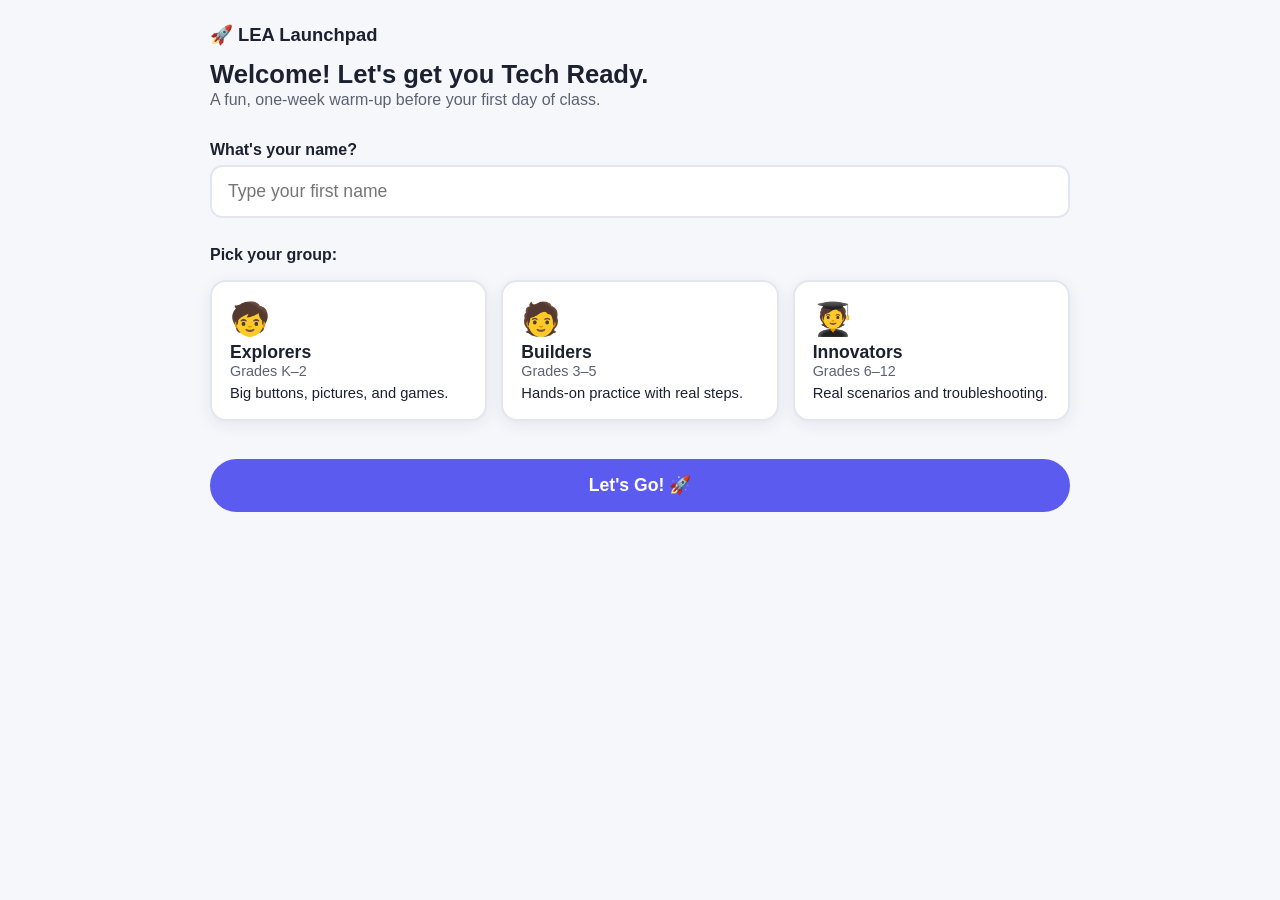
==== index.html @ ba0b9f95 "Add LEA Launchpad: one-week self-paced tech-readiness onboarding A static web app for incoming stude" ====
<!doctype html>
<html lang="en">
<head>
  <meta charset="UTF-8" />
  <meta name="viewport" content="width=device-width, initial-scale=1.0" />
  <title>LEA Launchpad — Get Tech Ready</title>
  <link rel="stylesheet" href="css/style.css" />
</head>
<body>
  <div id="app"></div>
  <script src="js/content.js"></script>
  <script src="js/app.js"></script>
</body>
</html>
---- css/style.css ----
:root {
  --bg: #f6f7fb;
  --surface: #ffffff;
  --text: #1c2130;
  --text-muted: #5b6270;
  --border: #e3e6ef;
  --primary: #5b5bf0;
  --primary-dark: #4646c9;
  --good: #1f9d55;
  --bad: #d93a3a;
  --radius: 16px;
  --shadow: 0 4px 16px rgba(30, 34, 60, 0.08);
  color-scheme: light dark;
}
@media (prefers-color-scheme: dark) {
  :root {
    --bg: #14161f;
    --surface: #1d2030;
    --text: #eef0f6;
    --text-muted: #9aa0b4;
    --border: #2c3046;
    --shadow: 0 4px 16px rgba(0, 0, 0, 0.35);
  }
}

* { box-sizing: border-box; }
body {
  margin: 0;
  font-family: "Segoe UI", Roboto, -apple-system, BlinkMacSystemFont, sans-serif;
  background: var(--bg);
  color: var(--text);
}
#app { max-width: 900px; margin: 0 auto; padding: 24px 20px 60px; }

.logo { font-weight: 800; font-size: 1.15rem; }
.sub { color: var(--text-muted); margin-top: -8px; }
h1 { font-size: 1.6rem; margin: 8px 0 4px; }

/* Buttons */
.btn {
  border: none;
  border-radius: 999px;
  padding: 12px 22px;
  font-size: 1rem;
  font-weight: 600;
  cursor: pointer;
  font-family: inherit;
}
.btn-primary { background: var(--primary); color: white; }
.btn-primary:hover { background: var(--primary-dark); }
.btn-big { font-size: 1.1rem; padding: 16px 28px; width: 100%; margin-top: 12px; }
.btn-link { background: transparent; color: var(--primary); padding: 8px 4px; text-decoration: underline; }
.actions { display: flex; flex-wrap: wrap; gap: 12px; align-items: center; margin-top: 16px; }

/* Onboarding */
.onboarding { display: flex; flex-direction: column; gap: 6px; }
#nameInput {
  font-size: 1.1rem;
  padding: 14px 16px;
  border-radius: 12px;
  border: 2px solid var(--border);
  background: var(--surface);
  color: var(--text);
  margin-bottom: 12px;
}
#nameInput.shake { animation: shake 0.4s; border-color: var(--bad); }
@keyframes shake { 0%,100%{transform:translateX(0)} 25%{transform:translateX(-6px)} 75%{transform:translateX(6px)} }
.field-label { font-weight: 700; margin-top: 10px; }

.band-grid { display: grid; grid-template-columns: repeat(auto-fit, minmax(220px, 1fr)); gap: 14px; margin: 10px 0 20px; }
.band-card {
  border: 2px solid var(--border);
  border-radius: var(--radius);
  background: var(--surface);
  padding: 18px;
  text-align: left;
  cursor: pointer;
  color: var(--text);
  box-shadow: var(--shadow);
}
.band-card.selected { border-color: var(--band-color, var(--primary)); box-shadow: 0 0 0 3px color-mix(in srgb, var(--band-color, var(--primary)) 30%, transparent); }
.band-emoji { font-size: 2rem; }
.band-label { font-weight: 800; font-size: 1.1rem; margin-top: 4px; }
.band-grades { color: var(--text-muted); font-size: 0.9rem; }
.band-blurb { margin-top: 6px; font-size: 0.92rem; }

/* Dashboard */
.top-bar { display: flex; justify-content: space-between; align-items: center; margin-bottom: 6px; }
.day-grid { display: grid; grid-template-columns: repeat(auto-fit, minmax(240px, 1fr)); gap: 16px; margin: 18px 0; }
.day-card {
  background: var(--surface);
  border-radius: var(--radius);
  padding: 18px;
  box-shadow: var(--shadow);
  border: 2px solid var(--border);
}
.day-card.clickable { cursor: pointer; }
.day-card.clickable:hover { border-color: var(--primary); }
.day-card.locked { opacity: 0.65; }
.day-card.done { border-color: var(--good); }
.day-icon { font-size: 1.8rem; }
.day-title { font-weight: 700; margin-top: 4px; }
.day-status { font-size: 0.85rem; color: var(--text-muted); margin-top: 6px; }
.progress-bar { height: 8px; background: var(--border); border-radius: 999px; margin-top: 10px; overflow: hidden; }
.progress-fill { height: 100%; background: var(--primary); transition: width 0.3s; }

/* Day / activity player */
.activity-header { margin-bottom: 16px; }
.stepper { display: flex; gap: 6px; margin: 10px 0; }
.step-dot { width: 12px; height: 12px; border-radius: 50%; background: var(--border); }
.step-dot.done { background: var(--good); }
.step-dot.active { outline: 2px solid var(--primary); outline-offset: 2px; }
.activity-title { margin: 4px 0 0; }
.activity-body { background: var(--surface); border-radius: var(--radius); padding: 20px; box-shadow: var(--shadow); }
.hint { color: var(--text-muted); font-size: 0.9rem; margin-top: 0; }
.counter { color: var(--text-muted); font-size: 0.85rem; margin: 10px 0; }

/* Flashcards */
.flashcard-wrap { display: flex; flex-direction: column; align-items: center; text-align: center; }
.flashcard {
  width: min(100%, 420px);
  min-height: 180px;
  border-radius: var(--radius);
  border: 2px solid var(--border);
  display: flex; align-items: center; justify-content: center;
  padding: 24px;
  cursor: pointer;
  font-size: 1.2rem;
  background: var(--bg);
  position: relative;
}
.flashcard .flashcard-face.back { display: none; }
.flashcard.flipped .flashcard-face.front { display: none; }
.flashcard.flipped .flashcard-face.back { display: block; font-size: 1.05rem; }
.flashcard.flipped { background: color-mix(in srgb, var(--primary) 12%, var(--surface)); }

/* Match */
.match-grid { display: grid; grid-template-columns: 1fr 1fr; gap: 24px; margin: 10px 0; }
.match-col { display: flex; flex-direction: column; gap: 10px; }
.match-item {
  padding: 14px; border-radius: 12px; border: 2px solid var(--border);
  background: var(--bg); color: var(--text); cursor: pointer; text-align: left; font-size: 0.95rem;
}
.match-item.selected { border-color: var(--primary); }
.match-item.matched { border-color: var(--good); background: color-mix(in srgb, var(--good) 15%, var(--bg)); cursor: default; }

/* Sequence */
.sequence-chosen { min-height: 40px; padding-left: 20px; }
.sequence-chosen li { margin: 6px 0; }
.sequence-pool { display: flex; flex-wrap: wrap; gap: 10px; margin: 10px 0; }
.sequence-item { padding: 10px 14px; border-radius: 999px; border: 2px solid var(--border); background: var(--bg); color: var(--text); cursor: pointer; }

/* Quiz */
.quiz-prompt { font-size: 1.1rem; font-weight: 600; }
.quiz-choices { display: flex; flex-direction: column; gap: 10px; margin: 12px 0; }
.quiz-choice { text-align: left; padding: 14px 16px; border-radius: 12px; border: 2px solid var(--border); background: var(--bg); color: var(--text); cursor: pointer; font-size: 0.98rem; }
.quiz-choice.disabled { pointer-events: none; }
.quiz-choice.correct { border-color: var(--good); background: color-mix(in srgb, var(--good) 15%, var(--bg)); }
.quiz-choice.incorrect { border-color: var(--bad); background: color-mix(in srgb, var(--bad) 15%, var(--bg)); }
.feedback { font-weight: 600; margin: 8px 0; min-height: 1.3em; }
.feedback.good { color: var(--good); }
.feedback.bad { color: var(--bad); }

/* Celebration */
.celebrate { text-align: center; background: var(--surface); border-radius: var(--radius); padding: 40px 24px; box-shadow: var(--shadow); }
.confetti { font-size: 2.5rem; }

/* Certificate */
.certificate-screen { display: flex; flex-direction: column; align-items: center; }
.certificate {
  width: 100%; max-width: 700px; aspect-ratio: 1.4 / 1;
  border: 6px double var(--primary);
  border-radius: 12px;
  background: var(--surface);
  display: flex; align-items: center; justify-content: center;
  box-shadow: var(--shadow);
  padding: 20px;
}
.cert-inner { text-align: center; }
.cert-logo { font-weight: 800; }
.cert-heading { font-size: 1.6rem; font-weight: 800; margin: 14px 0 6px; }
.cert-sub { color: var(--text-muted); }
.cert-name { font-size: 2rem; font-weight: 800; color: var(--primary); margin: 6px 0; font-family: Georgia, serif; }
.cert-band { font-weight: 700; margin: 6px 0; }
.cert-date { color: var(--text-muted); margin-top: 10px; }
.cert-seal { font-size: 2rem; margin-top: 10px; }

@media print {
  .no-print { display: none !important; }
  body { background: white; }
  .certificate { box-shadow: none; }
}

@media (max-width: 480px) {
  .match-grid { grid-template-columns: 1fr 1fr; gap: 10px; }
  .cert-name { font-size: 1.4rem; }
  .cert-heading { font-size: 1.2rem; }
}
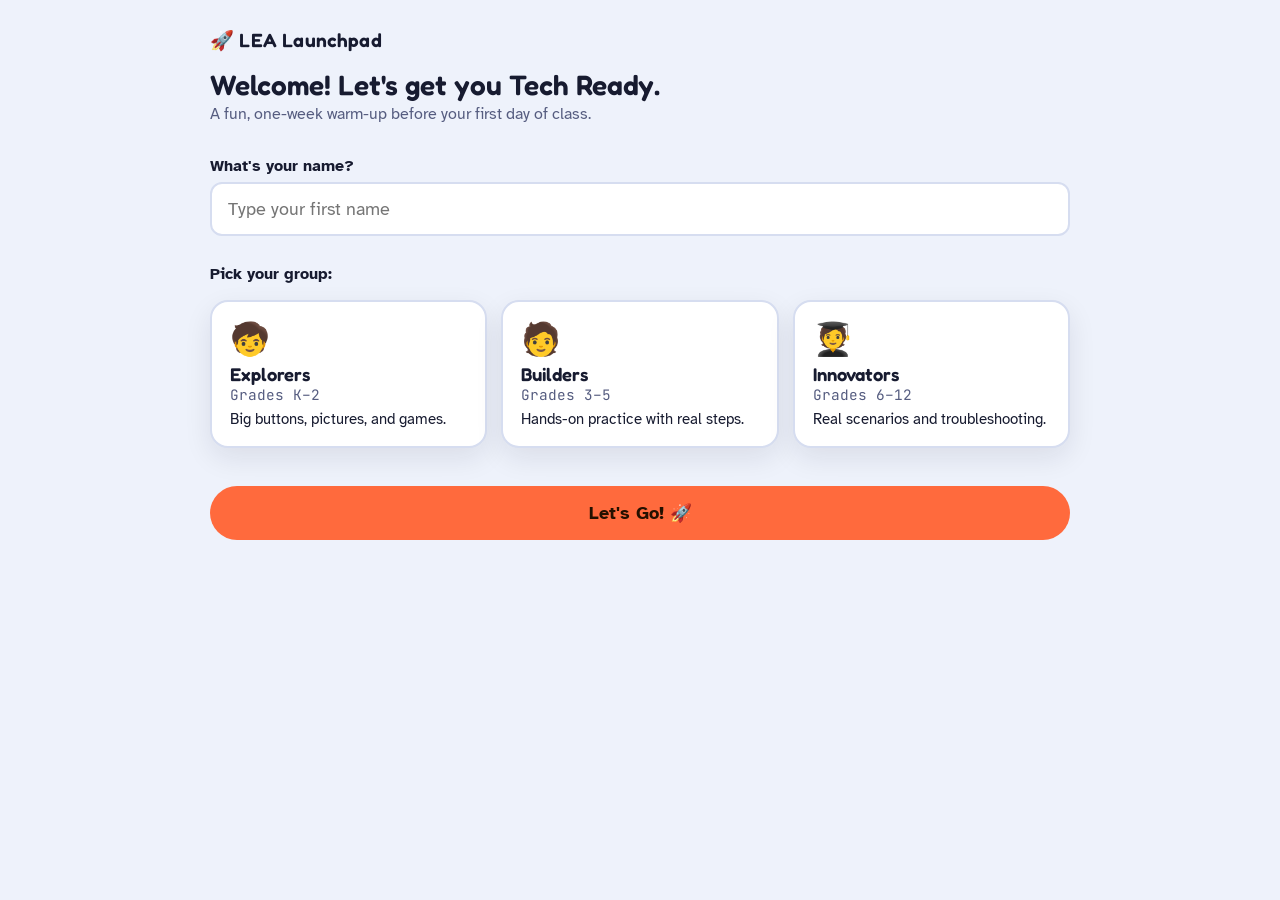
==== commit 1ddd508e: "Give LEA Launchpad a distinct visual identity Introduce a "launch morning" palette (navy/sky ground," ====
--- a/index.html
+++ b/index.html
@@ -3,7 +3,10 @@
 <head>
   <meta charset="UTF-8" />
   <meta name="viewport" content="width=device-width, initial-scale=1.0" />
-  <title>LEA Launchpad — Get Tech Ready</title>
+  <title>LEA Launchpad</title>
+  <link rel="preconnect" href="https://fonts.googleapis.com" />
+  <link rel="preconnect" href="https://fonts.gstatic.com" crossorigin />
+  <link href="https://fonts.googleapis.com/css2?family=Fredoka:wght@500;600;700&family=Atkinson+Hyperlegible:wght@400;700&family=JetBrains+Mono:wght@500;600&display=swap" rel="stylesheet" />
   <link rel="stylesheet" href="css/style.css" />
 </head>
 <body>
--- a/css/style.css
+++ b/css/style.css
@@ -1,40 +1,72 @@
+/* ===== Design tokens =====
+   Palette: a launch-morning sky — deep navy ground, warm flame accent
+   for action, cool rocket-blue for progress/focus. Fredoka carries the
+   playful headings; Atkinson Hyperlegible (built for reading ease) is
+   the body face since this app is read by ages 5–18; JetBrains Mono
+   sets the tabular counters and dates. */
 :root {
-  --bg: #f6f7fb;
+  --paper: #eef2fb;
   --surface: #ffffff;
-  --text: #1c2130;
-  --text-muted: #5b6270;
-  --border: #e3e6ef;
-  --primary: #5b5bf0;
-  --primary-dark: #4646c9;
-  --good: #1f9d55;
-  --bad: #d93a3a;
-  --radius: 16px;
-  --shadow: 0 4px 16px rgba(30, 34, 60, 0.08);
+  --ink: #171b30;
+  --ink-soft: #565d80;
+  --line: #d6ddf0;
+  --flame: #ff6a3d;
+  --flame-dark: #e2501f;
+  --rocket: #3454d1;
+  --good: #17915f;
+  --bad: #d6455c;
+  --radius: 18px;
+  --shadow: 0 10px 28px rgba(23, 27, 48, 0.09);
+  --font-display: "Fredoka", "Segoe UI", sans-serif;
+  --font-body: "Atkinson Hyperlegible", "Segoe UI", -apple-system, sans-serif;
+  --font-mono: "JetBrains Mono", "SFMono-Regular", Consolas, monospace;
   color-scheme: light dark;
 }
 @media (prefers-color-scheme: dark) {
-  :root {
-    --bg: #14161f;
-    --surface: #1d2030;
-    --text: #eef0f6;
-    --text-muted: #9aa0b4;
-    --border: #2c3046;
-    --shadow: 0 4px 16px rgba(0, 0, 0, 0.35);
+  :root:not([data-theme="light"]) {
+    --paper: #0f1428;
+    --surface: #171d38;
+    --ink: #eef1fb;
+    --ink-soft: #a7aecb;
+    --line: #2b3260;
+    --flame: #ff8a5c;
+    --flame-dark: #ffa478;
+    --rocket: #8fa4ff;
+    --good: #4ad395;
+    --bad: #ff7d90;
+    --shadow: 0 10px 28px rgba(0, 0, 0, 0.45);
   }
 }
+:root[data-theme="dark"] {
+  --paper: #0f1428;
+  --surface: #171d38;
+  --ink: #eef1fb;
+  --ink-soft: #a7aecb;
+  --line: #2b3260;
+  --flame: #ff8a5c;
+  --flame-dark: #ffa478;
+  --rocket: #8fa4ff;
+  --good: #4ad395;
+  --bad: #ff7d90;
+  --shadow: 0 10px 28px rgba(0, 0, 0, 0.45);
+}
+
+/* legacy aliases so component rules stay short */
+:root { --bg: var(--paper); --text: var(--ink); --text-muted: var(--ink-soft); --border: var(--line); --primary: var(--rocket); --primary-dark: var(--flame); }
 
 * { box-sizing: border-box; }
 body {
   margin: 0;
-  font-family: "Segoe UI", Roboto, -apple-system, BlinkMacSystemFont, sans-serif;
-  background: var(--bg);
-  color: var(--text);
-}
-#app { max-width: 900px; margin: 0 auto; padding: 24px 20px 60px; }
-
-.logo { font-weight: 800; font-size: 1.15rem; }
-.sub { color: var(--text-muted); margin-top: -8px; }
-h1 { font-size: 1.6rem; margin: 8px 0 4px; }
+  font-family: var(--font-body);
+  background: var(--paper);
+  color: var(--ink);
+  -webkit-font-smoothing: antialiased;
+}
+#app { max-width: 900px; margin: 0 auto; padding-inline: 20px; padding-block: 28px 60px; }
+
+.logo { font-family: var(--font-display); font-weight: 600; font-size: 1.2rem; letter-spacing: 0.01em; }
+.sub { color: var(--ink-soft); margin-top: -8px; max-width: 62ch; }
+h1 { font-family: var(--font-display); font-weight: 600; font-size: 1.75rem; margin: 10px 0 4px; text-wrap: balance; }
 
 /* Buttons */
 .btn {
@@ -42,78 +74,83 @@
   border-radius: 999px;
   padding: 12px 22px;
   font-size: 1rem;
-  font-weight: 600;
+  font-weight: 700;
   cursor: pointer;
-  font-family: inherit;
-}
-.btn-primary { background: var(--primary); color: white; }
-.btn-primary:hover { background: var(--primary-dark); }
+  font-family: var(--font-body);
+}
+.btn:focus-visible { outline: 3px solid var(--rocket); outline-offset: 2px; }
+.btn-primary { background: var(--flame); color: #241000; }
+.btn-primary:hover { background: var(--flame-dark); }
 .btn-big { font-size: 1.1rem; padding: 16px 28px; width: 100%; margin-top: 12px; }
-.btn-link { background: transparent; color: var(--primary); padding: 8px 4px; text-decoration: underline; }
+.btn-link { background: transparent; color: var(--rocket); padding: 8px 4px; text-decoration: underline; font-weight: 600; }
 .actions { display: flex; flex-wrap: wrap; gap: 12px; align-items: center; margin-top: 16px; }
 
 /* Onboarding */
 .onboarding { display: flex; flex-direction: column; gap: 6px; }
 #nameInput {
   font-size: 1.1rem;
+  font-family: var(--font-body);
   padding: 14px 16px;
   border-radius: 12px;
-  border: 2px solid var(--border);
-  background: var(--surface);
-  color: var(--text);
+  border: 2px solid var(--line);
+  background: var(--surface);
+  color: var(--ink);
   margin-bottom: 12px;
 }
+#nameInput:focus-visible { outline: 3px solid var(--rocket); outline-offset: 1px; }
 #nameInput.shake { animation: shake 0.4s; border-color: var(--bad); }
 @keyframes shake { 0%,100%{transform:translateX(0)} 25%{transform:translateX(-6px)} 75%{transform:translateX(6px)} }
 .field-label { font-weight: 700; margin-top: 10px; }
 
 .band-grid { display: grid; grid-template-columns: repeat(auto-fit, minmax(220px, 1fr)); gap: 14px; margin: 10px 0 20px; }
 .band-card {
-  border: 2px solid var(--border);
+  border: 2px solid var(--line);
   border-radius: var(--radius);
   background: var(--surface);
   padding: 18px;
   text-align: left;
   cursor: pointer;
-  color: var(--text);
+  color: var(--ink);
   box-shadow: var(--shadow);
-}
-.band-card.selected { border-color: var(--band-color, var(--primary)); box-shadow: 0 0 0 3px color-mix(in srgb, var(--band-color, var(--primary)) 30%, transparent); }
+  font-family: var(--font-body);
+}
+.band-card:focus-visible { outline: 3px solid var(--rocket); outline-offset: 2px; }
+.band-card.selected { border-color: var(--band-color, var(--rocket)); box-shadow: 0 0 0 3px color-mix(in srgb, var(--band-color, var(--rocket)) 30%, transparent); }
 .band-emoji { font-size: 2rem; }
-.band-label { font-weight: 800; font-size: 1.1rem; margin-top: 4px; }
-.band-grades { color: var(--text-muted); font-size: 0.9rem; }
+.band-label { font-family: var(--font-display); font-weight: 600; font-size: 1.15rem; margin-top: 4px; }
+.band-grades { color: var(--ink-soft); font-size: 0.9rem; font-family: var(--font-mono); }
 .band-blurb { margin-top: 6px; font-size: 0.92rem; }
 
 /* Dashboard */
-.top-bar { display: flex; justify-content: space-between; align-items: center; margin-bottom: 6px; }
+.top-bar { display: flex; justify-content: space-between; align-items: center; gap: 12px; flex-wrap: wrap; margin-bottom: 6px; }
 .day-grid { display: grid; grid-template-columns: repeat(auto-fit, minmax(240px, 1fr)); gap: 16px; margin: 18px 0; }
 .day-card {
   background: var(--surface);
   border-radius: var(--radius);
   padding: 18px;
   box-shadow: var(--shadow);
-  border: 2px solid var(--border);
+  border: 2px solid var(--line);
 }
 .day-card.clickable { cursor: pointer; }
-.day-card.clickable:hover { border-color: var(--primary); }
+.day-card.clickable:hover { border-color: var(--rocket); }
 .day-card.locked { opacity: 0.65; }
 .day-card.done { border-color: var(--good); }
 .day-icon { font-size: 1.8rem; }
-.day-title { font-weight: 700; margin-top: 4px; }
-.day-status { font-size: 0.85rem; color: var(--text-muted); margin-top: 6px; }
-.progress-bar { height: 8px; background: var(--border); border-radius: 999px; margin-top: 10px; overflow: hidden; }
-.progress-fill { height: 100%; background: var(--primary); transition: width 0.3s; }
+.day-title { font-family: var(--font-display); font-weight: 600; margin-top: 4px; }
+.day-status { font-size: 0.85rem; color: var(--ink-soft); margin-top: 6px; font-family: var(--font-mono); }
+.progress-bar { height: 8px; background: var(--line); border-radius: 999px; margin-top: 10px; overflow: hidden; }
+.progress-fill { height: 100%; background: var(--rocket); transition: width 0.3s; }
 
 /* Day / activity player */
 .activity-header { margin-bottom: 16px; }
 .stepper { display: flex; gap: 6px; margin: 10px 0; }
-.step-dot { width: 12px; height: 12px; border-radius: 50%; background: var(--border); }
+.step-dot { width: 12px; height: 12px; border-radius: 50%; background: var(--line); }
 .step-dot.done { background: var(--good); }
-.step-dot.active { outline: 2px solid var(--primary); outline-offset: 2px; }
-.activity-title { margin: 4px 0 0; }
+.step-dot.active { outline: 2px solid var(--rocket); outline-offset: 2px; }
+.activity-title { font-family: var(--font-display); font-weight: 600; margin: 4px 0 0; }
 .activity-body { background: var(--surface); border-radius: var(--radius); padding: 20px; box-shadow: var(--shadow); }
-.hint { color: var(--text-muted); font-size: 0.9rem; margin-top: 0; }
-.counter { color: var(--text-muted); font-size: 0.85rem; margin: 10px 0; }
+.hint { color: var(--ink-soft); font-size: 0.9rem; margin-top: 0; }
+.counter { color: var(--ink-soft); font-size: 0.85rem; margin: 10px 0; font-family: var(--font-mono); font-variant-numeric: tabular-nums; }
 
 /* Flashcards */
 .flashcard-wrap { display: flex; flex-direction: column; align-items: center; text-align: center; }
@@ -121,55 +158,61 @@
   width: min(100%, 420px);
   min-height: 180px;
   border-radius: var(--radius);
-  border: 2px solid var(--border);
+  border: 2px solid var(--line);
   display: flex; align-items: center; justify-content: center;
   padding: 24px;
   cursor: pointer;
   font-size: 1.2rem;
-  background: var(--bg);
+  background: var(--paper);
   position: relative;
 }
+.flashcard:focus-visible { outline: 3px solid var(--rocket); outline-offset: 2px; }
 .flashcard .flashcard-face.back { display: none; }
 .flashcard.flipped .flashcard-face.front { display: none; }
 .flashcard.flipped .flashcard-face.back { display: block; font-size: 1.05rem; }
-.flashcard.flipped { background: color-mix(in srgb, var(--primary) 12%, var(--surface)); }
+.flashcard.flipped { background: color-mix(in srgb, var(--rocket) 14%, var(--surface)); border-color: var(--rocket); }
 
 /* Match */
 .match-grid { display: grid; grid-template-columns: 1fr 1fr; gap: 24px; margin: 10px 0; }
 .match-col { display: flex; flex-direction: column; gap: 10px; }
 .match-item {
-  padding: 14px; border-radius: 12px; border: 2px solid var(--border);
-  background: var(--bg); color: var(--text); cursor: pointer; text-align: left; font-size: 0.95rem;
-}
-.match-item.selected { border-color: var(--primary); }
-.match-item.matched { border-color: var(--good); background: color-mix(in srgb, var(--good) 15%, var(--bg)); cursor: default; }
+  padding: 14px; border-radius: 12px; border: 2px solid var(--line);
+  background: var(--paper); color: var(--ink); cursor: pointer; text-align: left; font-size: 0.95rem;
+  font-family: var(--font-body);
+}
+.match-item:focus-visible { outline: 3px solid var(--rocket); outline-offset: 2px; }
+.match-item.selected { border-color: var(--rocket); }
+.match-item.matched { border-color: var(--good); background: color-mix(in srgb, var(--good) 15%, var(--paper)); cursor: default; }
 
 /* Sequence */
 .sequence-chosen { min-height: 40px; padding-left: 20px; }
 .sequence-chosen li { margin: 6px 0; }
 .sequence-pool { display: flex; flex-wrap: wrap; gap: 10px; margin: 10px 0; }
-.sequence-item { padding: 10px 14px; border-radius: 999px; border: 2px solid var(--border); background: var(--bg); color: var(--text); cursor: pointer; }
+.sequence-item { padding: 10px 14px; border-radius: 999px; border: 2px solid var(--line); background: var(--paper); color: var(--ink); cursor: pointer; font-family: var(--font-body); }
+.sequence-item:focus-visible { outline: 3px solid var(--rocket); outline-offset: 2px; }
 
 /* Quiz */
-.quiz-prompt { font-size: 1.1rem; font-weight: 600; }
+.quiz-prompt { font-size: 1.1rem; font-weight: 700; }
 .quiz-choices { display: flex; flex-direction: column; gap: 10px; margin: 12px 0; }
-.quiz-choice { text-align: left; padding: 14px 16px; border-radius: 12px; border: 2px solid var(--border); background: var(--bg); color: var(--text); cursor: pointer; font-size: 0.98rem; }
+.quiz-choice { text-align: left; padding: 14px 16px; border-radius: 12px; border: 2px solid var(--line); background: var(--paper); color: var(--ink); cursor: pointer; font-size: 0.98rem; font-family: var(--font-body); }
+.quiz-choice:focus-visible { outline: 3px solid var(--rocket); outline-offset: 2px; }
 .quiz-choice.disabled { pointer-events: none; }
-.quiz-choice.correct { border-color: var(--good); background: color-mix(in srgb, var(--good) 15%, var(--bg)); }
-.quiz-choice.incorrect { border-color: var(--bad); background: color-mix(in srgb, var(--bad) 15%, var(--bg)); }
-.feedback { font-weight: 600; margin: 8px 0; min-height: 1.3em; }
+.quiz-choice.correct { border-color: var(--good); background: color-mix(in srgb, var(--good) 15%, var(--paper)); }
+.quiz-choice.incorrect { border-color: var(--bad); background: color-mix(in srgb, var(--bad) 15%, var(--paper)); }
+.feedback { font-weight: 700; margin: 8px 0; min-height: 1.3em; }
 .feedback.good { color: var(--good); }
 .feedback.bad { color: var(--bad); }
 
 /* Celebration */
 .celebrate { text-align: center; background: var(--surface); border-radius: var(--radius); padding: 40px 24px; box-shadow: var(--shadow); }
+.celebrate h2 { font-family: var(--font-display); font-weight: 600; }
 .confetti { font-size: 2.5rem; }
 
 /* Certificate */
 .certificate-screen { display: flex; flex-direction: column; align-items: center; }
 .certificate {
   width: 100%; max-width: 700px; aspect-ratio: 1.4 / 1;
-  border: 6px double var(--primary);
+  border: 6px double var(--flame);
   border-radius: 12px;
   background: var(--surface);
   display: flex; align-items: center; justify-content: center;
@@ -177,12 +220,12 @@
   padding: 20px;
 }
 .cert-inner { text-align: center; }
-.cert-logo { font-weight: 800; }
-.cert-heading { font-size: 1.6rem; font-weight: 800; margin: 14px 0 6px; }
-.cert-sub { color: var(--text-muted); }
-.cert-name { font-size: 2rem; font-weight: 800; color: var(--primary); margin: 6px 0; font-family: Georgia, serif; }
-.cert-band { font-weight: 700; margin: 6px 0; }
-.cert-date { color: var(--text-muted); margin-top: 10px; }
+.cert-logo { font-family: var(--font-display); font-weight: 600; }
+.cert-heading { font-family: var(--font-display); font-size: 1.6rem; font-weight: 600; margin: 14px 0 6px; }
+.cert-sub { color: var(--ink-soft); }
+.cert-name { font-family: var(--font-display); font-size: 2.1rem; font-weight: 600; color: var(--flame); margin: 6px 0; }
+.cert-band { font-weight: 700; margin: 6px 0; color: var(--rocket); }
+.cert-date { color: var(--ink-soft); margin-top: 10px; font-family: var(--font-mono); }
 .cert-seal { font-size: 2rem; margin-top: 10px; }
 
 @media print {
@@ -191,8 +234,12 @@
   .certificate { box-shadow: none; }
 }
 
+@media (prefers-reduced-motion: reduce) {
+  * { animation-duration: 0.001ms !important; transition-duration: 0.001ms !important; }
+}
+
 @media (max-width: 480px) {
   .match-grid { grid-template-columns: 1fr 1fr; gap: 10px; }
-  .cert-name { font-size: 1.4rem; }
+  .cert-name { font-size: 1.5rem; }
   .cert-heading { font-size: 1.2rem; }
 }
